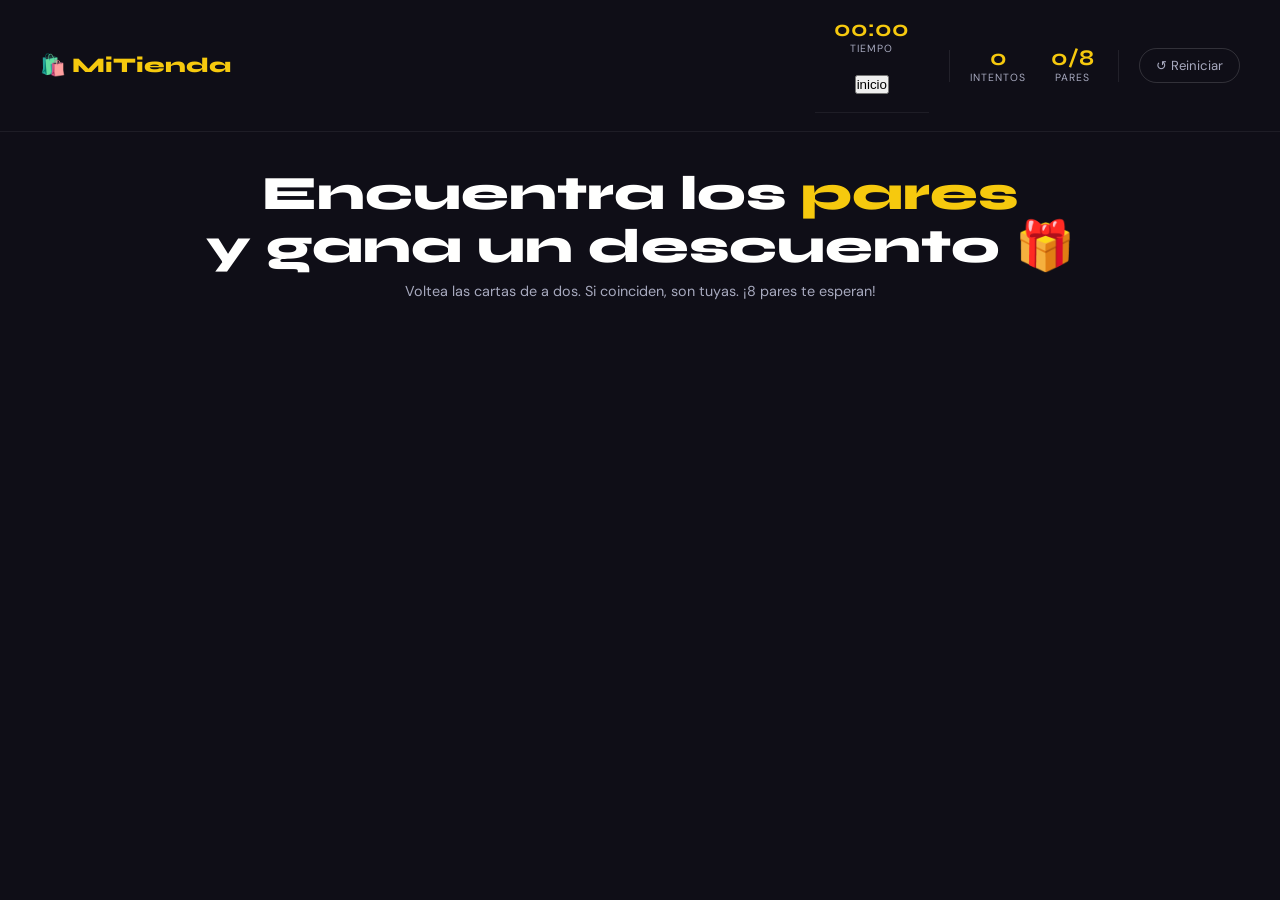
==== juego.html @ c5859536 "Add files via upload" ====
<!-- Declaración del tipo de documento y el idioma -->
<!DOCTYPE html>
<html lang="es">
<head>
  <!-- Metadatos básicos para caracteres especiales y diseño responsivo -->
  <meta charset="UTF-8" />
  <meta name="viewport" content="width=device-width, initial-scale=1.0"/>
  <title> 🏀 curry brand</title>
  
  <!-- Importación de fuentes de Google Fonts (Syne y DM Sans) -->
  <link href="https://fonts.googleapis.com/css2?family=Syne:wght@700;800&family=DM+Sans:wght@400;500&display=swap" rel="stylesheet"/>
  

  <link rel="stylesheet" href="css/style-j.css">
</head>
<body>

<!-- Encabezado: Contiene el logo y el HUD (Heads-Up Display) con estadísticas del juego -->
<header>
  <div class="logo">🛍️ MiTienda</div>
  <div class="hud">
    <!-- Información del tiempo transcurrido -->
    <div class="hud-item">
      <span class="hud-valor" id="hud-timer">00:00</span>
      <span class="hud-label">Tiempo</span>
      <header>
     <button id="btn-inicio"  onclick="window.location.href = 'index.html';">
      inicio
    </button>

    </div>
    
    <div class="hud-divider"></div>
    
    <!-- Contador de intentos (vueltas de cartas) -->
    <div class="hud-item">
      <span class="hud-valor" id="hud-intentos">0</span>
      <span class="hud-label">Intentos</span>
    </div>
    
    <!-- Contador de pares de cartas encontrados -->
    <div class="hud-item">
      <span class="hud-valor" id="hud-pares">0/8</span>
      <span class="hud-label">Pares</span>
    </div>
    
    <div class="hud-divider"></div>
    
    <!-- Botón para reiniciar el juego manualmente -->
    <button id="btn-reiniciar">↺ Reiniciar</button>
  </div>
</header>

<!-- Sección Hero: Presentación y reglas básicas -->
<div class="hero">
  <h1>Encuentra los <span>pares</span><br>y gana un descuento 🎁</h1>
  <p>Voltea las cartas de a dos. Si coinciden, son tuyas. ¡8 pares te esperan!</p>
</div>

<!-- Contenedor del Tablero: JavaScript insertará las cartas aquí dinámicamente -->
<div id="tablero"></div>

<!-- Overlay de Victoria: Se muestra solo cuando el jugador encuentra todos los pares -->
<div id="overlay-victoria">
  <div class="modal-victoria">
    <!-- Icono decorativo y títulos -->
    <div class="trofeo">🏆</div>
    <h2>¡Lo lograste!</h2>
    <p class="subtitulo">Completaste el juego. Aquí tu premio:</p>
    
    <!-- Sección del premio/descuento ganado -->
    <div class="modal-premio">
      <div class="label-premio">Código de descuento</div>
      <div class="codigo-premio" id="codigo-descuento">TIENDA10</div>
      <div class="desc-premio" id="desc-descuento">10% en tu próxima compra</div>
    </div>
    
    <!-- Resumen de estadísticas finales obtenidas en la partida -->
    <div class="stats-victoria">
      <div class="stat">
        <span class="stat-num" id="stat-tiempo">--:--</span>
        <span class="stat-label">Tiempo</span>
      </div>
      <div class="stat">
        <span class="stat-num" id="stat-intentos">0</span>
        <span class="stat-label">Intentos</span>
      </div>
      <div class="stat">
        <span class="stat-num">8/8</span>
        <span class="stat-label">Pares</span>
      </div>
    </div>
    
    <!-- Botón para cerrar el modal y volver a jugar -->
    <button id="btn-jugar-de-nuevo">Jugar de nuevo</button>
  </div>
</div>

<!-- Enlace al archivo de lógica del juego -->
<script src="js/data.js"></script>
<script src="js/juego.js"></script>

</body>
</html>
---- css/style-j.css ----
/* Variables Globales: Definimos colores y valores que usaremos en todo el diseño */
:root {
      --bg:        #0f0e17; /* Color de fondo oscuro */
      --surface:   #1a1828; /* Color de superficie para modales y cartas */
      --card-back: #252338; /* Color del reverso de la carta */
      --accent:    #f6c90e; /* Color de acento (amarillo) para resaltar elementos */
      --found:     #2ecc71; /* Verde para indicar que se encontró un par */
      --danger:    #ff6b6b; /* Rojo para advertencias (como el timer agotándose) */
      --text:      #fffffe; /* Color de texto principal */
      --muted:     #a7a9be; /* Color de texto secundario/apagado */
      --radius:    14px;    /* Radio de las esquinas redondeadas */
    }

    /* Reset básico: Eliminamos márgenes y rellenos por defecto, configuramos box-sizing */
    *, *::before, *::after { box-sizing: border-box; margin: 0; padding: 0; }

    body {
      font-family: 'DM Sans', sans-serif;
      background: var(--bg);
      color: var(--text);
      min-height: 100vh;
      display: flex;
      flex-direction: column;
      align-items: center;
    }

    /* Header pegajoso en la parte superior */
    header {
      width: 100%;
      padding: 18px 40px;
      display: flex;
      justify-content: space-between;
      align-items: center;
      border-bottom: 1px solid #ffffff10;
      position: sticky;
      top: 0;
      background: var(--bg);
      z-index: 10;
    }

    .logo {
      font-family: 'Syne', sans-serif;
      font-size: 1.3rem;
      font-weight: 800;
      color: var(--accent);
    }

    /* HUD: Contenedor de las estadísticas en tiempo real */
    .hud { display: flex; gap: 20px; align-items: center; }

    .hud-item {
      display: flex;
      flex-direction: column;
      align-items: center;
      gap: 2px;
      min-width: 52px;
    }

    .hud-valor {
      font-family: 'Syne', sans-serif;
      font-size: 1.4rem;
      font-weight: 700;
      color: var(--accent);
      line-height: 1;
    }

    /* Clase especial cuando el tiempo se está agotando */
    .hud-valor.danger { color: var(--danger); }

    .hud-label {
      font-size: 0.65rem;
      color: var(--muted);
      text-transform: uppercase;
      letter-spacing: 1px;
    }

    .hud-divider { width: 1px; height: 32px; background: #ffffff15; }

    #btn-reiniciar {
      background: transparent;
      border: 1px solid #ffffff25;
      color: var(--muted);
      padding: 8px 16px;
      border-radius: 999px;
      font-family: 'DM Sans', sans-serif;
      font-size: 0.82rem;
      cursor: pointer;
      transition: all 0.2s;
    }
    #btn-reiniciar:hover { border-color: var(--accent); color: var(--accent); }

    /* Sección de bienvenida y título */
    .hero { text-align: center; padding: 36px 20px 16px; }
    .hero h1 {
      font-family: 'Syne', sans-serif;
      font-size: clamp(1.8rem, 4vw, 3rem); /* Tamaño fluido que se adapta a la pantalla */
      font-weight: 800;
      line-height: 1.1;
    }
    .hero h1 span { color: var(--accent); }
    .hero p { color: var(--muted); margin-top: 8px; font-size: 0.9rem; }

    /* Tablero: Usamos Grid para organizar las cartas en 4 columnas */
    #tablero {
      display: grid;
      grid-template-columns: repeat(4, 1fr);
      gap: 12px;
      padding: 24px 20px 60px;
      width: 100%;
      max-width: 720px;
    }

    /* --- LÓGICA DE LAS CARTAS (EFECTO 3D) --- */

    /* Contenedor principal de la carta: define la perspectiva */
    .flip-card {
      aspect-ratio: 3 / 4;
      perspective: 1000px; /* Necesario para el efecto de profundidad 3D */
      cursor: pointer;
    }
    .flip-card.bloqueada { cursor: default; pointer-events: none; }

    /* Contenedor interno que realmente gira */
    .flip-card-inner {
      position: relative;
      width: 100%;
      height: 100%;
      transform-style: preserve-3d; /* Mantiene el contexto 3D para los hijos */
      transition: transform 0.5s cubic-bezier(0.4, 0, 0.2, 1);
      border-radius: var(--radius);
    }

    /* Cuando la carta se voltea o se encuentra, rotamos el contenedor interno 180 grados */
    .flip-card.volteada   .flip-card-inner,
    .flip-card.encontrada .flip-card-inner {
      transform: rotateY(180deg);
    }

    /* Caras de la carta: se posicionan una encima de la otra */
    .flip-card-front,
    .flip-card-back {
      position: absolute;
      inset: 0;
      border-radius: var(--radius);
      backface-visibility: hidden; /* Oculta la parte trasera de cada cara cuando no está de frente */
      -webkit-backface-visibility: hidden;
    }

    /* Cara Delantera (Reverso del juego): Lo que se ve inicialmente */
    .flip-card-front {
      background: var(--card-back);
      border: 1px solid #ffffff08;
      display: flex;
      flex-direction: column;
      align-items: center;
      justify-content: center;
      gap: 8px;
    }
    .icono-reverso { font-size: 2.2rem; opacity: 0.35; }
    .marca-reverso {
      font-family: 'Syne', sans-serif;
      font-size: 0.65rem;
      font-weight: 700;
      color: var(--muted);
      letter-spacing: 2px;
      text-transform: uppercase;
    }

    /* Cara Trasera (Anverso del juego): Contiene la imagen del producto */
    .flip-card-back {
      background: var(--surface);
      border: 1px solid #ffffff10;
      transform: rotateY(180deg); /* Esta cara ya está rotada por defecto */
      display: flex;
      flex-direction: column;
      overflow: hidden;
    }
    .flip-card-back img {
      width: 100%;
      height: 68%;
      object-fit: cover;
    }

    /* Información detallada del producto en la carta */
    .info-producto {
      padding: 10px 12px;
      flex: 1;
      display: flex;
      flex-direction: column;
      justify-content: center;
      gap: 3px;
    }
    .nombre-producto {
      font-family: 'Syne', sans-serif;
      font-size: 0.75rem;
      font-weight: 700;
      line-height: 1.2;
    }
    .precio-producto { font-size: 0.7rem; color: var(--accent); font-weight: 500; }

    /* Estilo especial cuando se encuentra un par coincidente */
    .flip-card.encontrada .flip-card-back {
      border-color: var(--found);
      box-shadow: 0 0 0 2px var(--found), 0 0 18px #2ecc7135;
    }
    .flip-card.encontrada .nombre-producto { color: var(--found); }

    /* --- OVERLAY Y MODAL DE VICTORIA --- */

    #overlay-victoria {
      display: none; /* Oculto por defecto */
      position: fixed;
      inset: 0;
      background: rgba(15,14,23,0.92);
      z-index: 100;
      align-items: center;
      justify-content: center;
      backdrop-filter: blur(6px);
    }
    #overlay-victoria.visible { display: flex; }

    .modal-victoria {
      background: var(--surface);
      border: 1px solid #ffffff15;
      border-radius: 24px;
      padding: 44px 36px;
      text-align: center;
      max-width: 400px;
      width: 90%;
      animation: pop 0.4s cubic-bezier(0.34, 1.56, 0.64, 1) both;
    }

    /* Animación de aparición con efecto de rebote */
    @keyframes pop {
      from { transform: scale(0.8) translateY(30px); opacity: 0; }
      to   { transform: scale(1)   translateY(0);    opacity: 1; }
    }

    .modal-victoria .trofeo { font-size: 3.5rem; margin-bottom: 12px; }
    .modal-victoria h2 {
      font-family: 'Syne', sans-serif;
      font-size: 1.9rem;
      font-weight: 800;
      color: var(--accent);
    }
    .modal-victoria .subtitulo { color: var(--muted); margin: 6px 0 24px; font-size: 0.9rem; }

    /* Diseño visual del código de premio */
    .modal-premio {
      background: #f6c90e12;
      border: 1px solid #f6c90e50;
      border-radius: var(--radius);
      padding: 18px;
      margin-bottom: 24px;
    }
    .label-premio { font-size: 0.7rem; color: var(--accent); text-transform: uppercase; letter-spacing: 1.5px; font-weight: 500; }
    .codigo-premio {
      font-family: 'Syne', sans-serif;
      font-size: 1.9rem;
      font-weight: 800;
      letter-spacing: 4px;
      color: var(--text);
      margin-top: 4px;
    }
    .desc-premio { font-size: 0.82rem; color: var(--muted); margin-top: 5px; }

    /* Estadísticas finales presentadas en horizontal */
    .stats-victoria { display: flex; justify-content: center; gap: 28px; margin-bottom: 24px; }
    .stat { display: flex; flex-direction: column; gap: 2px; }
    .stat-num { font-family: 'Syne', sans-serif; font-size: 1.7rem; font-weight: 700; color: var(--text); }
    .stat-label { font-size: 0.68rem; color: var(--muted); text-transform: uppercase; letter-spacing: 1px; }

    #btn-jugar-de-nuevo {
      background: var(--accent);
      color: #0f0e17;
      border: none;
      padding: 13px 30px;
      border-radius: 999px;
      font-family: 'Syne', sans-serif;
      font-size: 0.95rem;
      font-weight: 700;
      cursor: pointer;
      transition: transform 0.2s, box-shadow 0.2s;
    }
    #btn-jugar-de-nuevo:hover { transform: translateY(-2px); box-shadow: 0 8px 24px #f6c90e45; }

    /* --- RESPONSIVE: Ajustes para pantallas pequeñas --- */
    @media (max-width: 520px) {
      header   { padding: 14px 16px; }
      .hud     { gap: 10px; }
      #tablero { gap: 8px; padding: 16px 10px 40px; }
    }
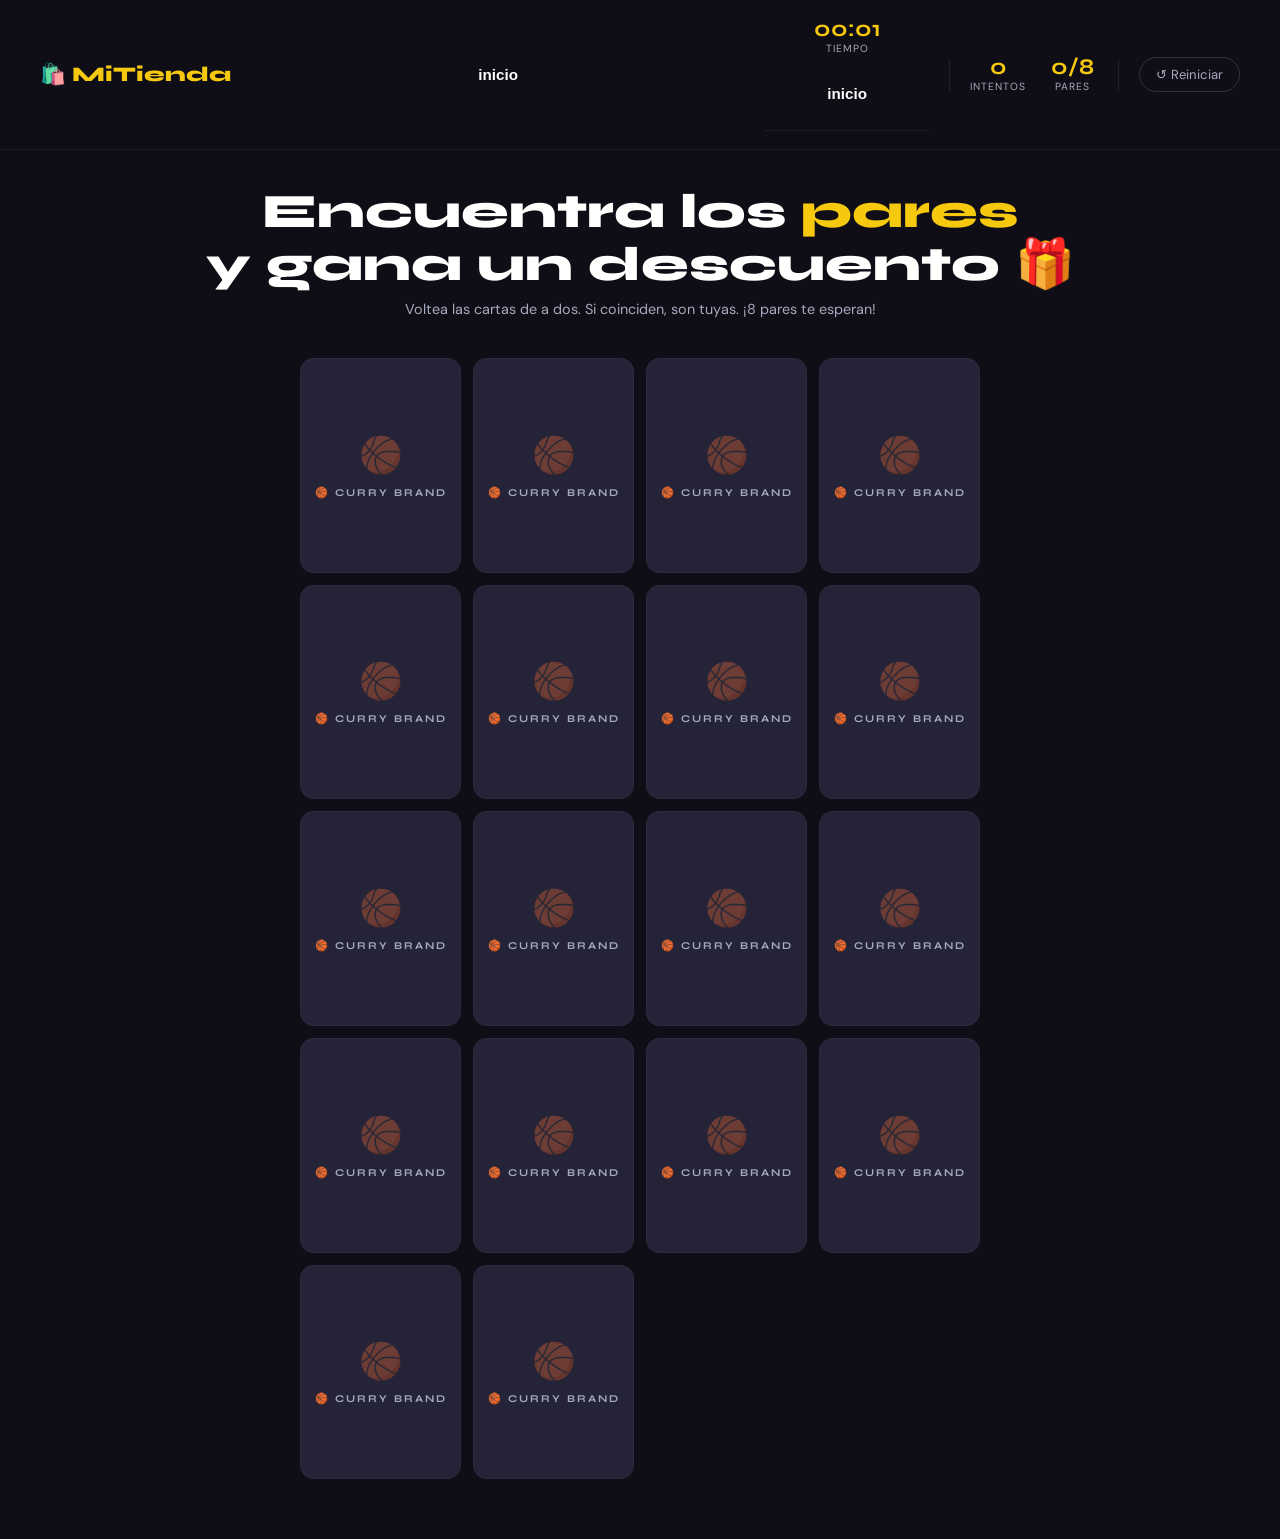
==== commit cb09da84: "btninicio" ====
--- a/juego.html
+++ b/juego.html
@@ -19,6 +19,9 @@
 <!-- Encabezado: Contiene el logo y el HUD (Heads-Up Display) con estadísticas del juego -->
 <header>
   <div class="logo">🛍️ MiTienda</div>
+  <button id="btn-inicio"  onclick="window.location.href = 'index.html';">
+      inicio
+    </button>
   <div class="hud">
     <!-- Información del tiempo transcurrido -->
     <div class="hud-item">
--- a/css/style-j.css
+++ b/css/style-j.css
@@ -289,4 +289,27 @@
       header   { padding: 14px 16px; }
       .hud     { gap: 10px; }
       #tablero { gap: 8px; padding: 16px 10px 40px; }
-    }+    }
+
+    #btn-inicio {
+
+  display: flex;
+  align-items: center;
+  gap: 10px;
+  background-color: var(--color-inicio);
+  color: white;
+  border: none;
+  padding: 10px 22px;
+  border-radius: 50px;
+  font-size: 0.95rem;
+  font-weight: 600;
+  cursor: pointer;
+  transition: transform 0.2s, background-color 0.2s;
+
+}
+
+#btn-inicio:hover {
+  background-color: #a8401e;
+  transform: translateY(-1px);  
+
+}
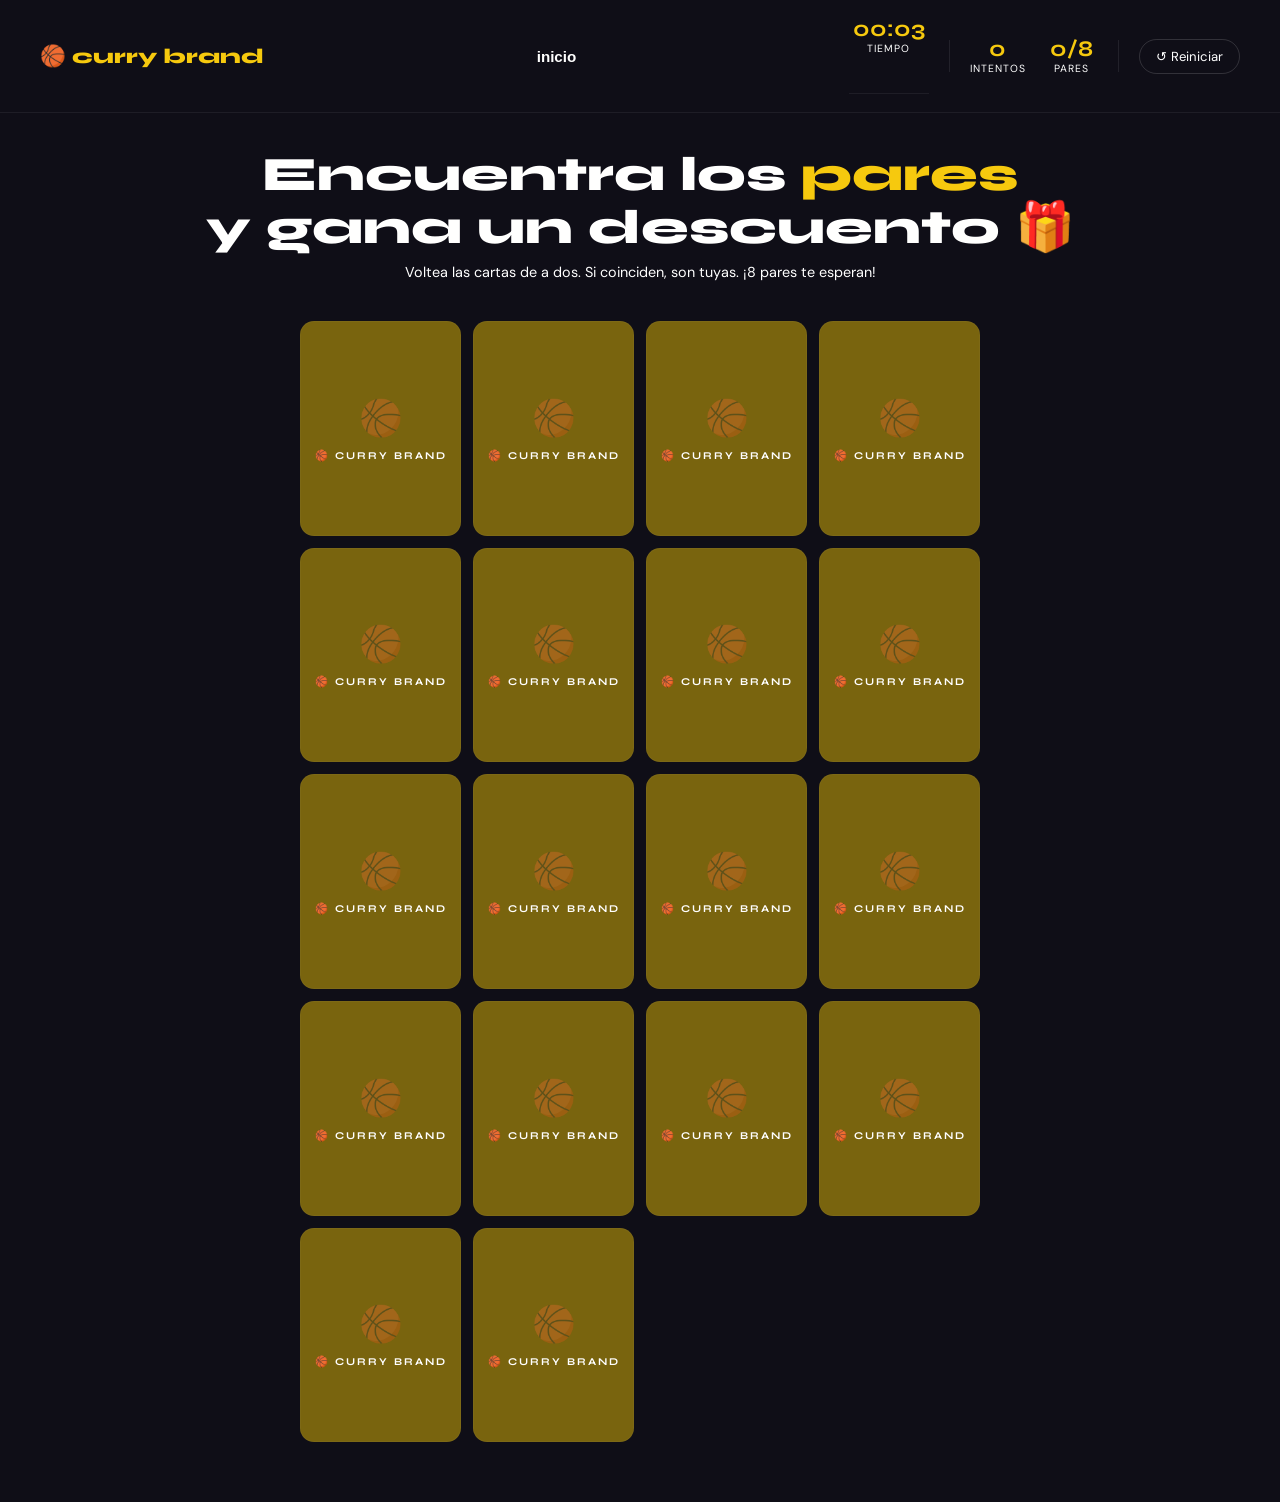
==== commit b7d472a7: "MAS CAMBIOS" ====
--- a/juego.html
+++ b/juego.html
@@ -18,7 +18,7 @@
 
 <!-- Encabezado: Contiene el logo y el HUD (Heads-Up Display) con estadísticas del juego -->
 <header>
-  <div class="logo">🛍️ MiTienda</div>
+  <div class="logo">🏀 curry brand</div>
   <button id="btn-inicio"  onclick="window.location.href = 'index.html';">
       inicio
     </button>
@@ -28,9 +28,6 @@
       <span class="hud-valor" id="hud-timer">00:00</span>
       <span class="hud-label">Tiempo</span>
       <header>
-     <button id="btn-inicio"  onclick="window.location.href = 'index.html';">
-      inicio
-    </button>
 
     </div>
     
--- a/css/style-j.css
+++ b/css/style-j.css
@@ -2,12 +2,12 @@
 :root {
       --bg:        #0f0e17; /* Color de fondo oscuro */
       --surface:   #1a1828; /* Color de superficie para modales y cartas */
-      --card-back: #252338; /* Color del reverso de la carta */
+      --card-back: #bb980b9f; /* Color del reverso de la carta */
       --accent:    #f6c90e; /* Color de acento (amarillo) para resaltar elementos */
       --found:     #2ecc71; /* Verde para indicar que se encontró un par */
       --danger:    #ff6b6b; /* Rojo para advertencias (como el timer agotándose) */
       --text:      #fffffe; /* Color de texto principal */
-      --muted:     #a7a9be; /* Color de texto secundario/apagado */
+      --muted:     #ffffff; /* Color de texto secundario/apagado */
       --radius:    14px;    /* Radio de las esquinas redondeadas */
     }
 
